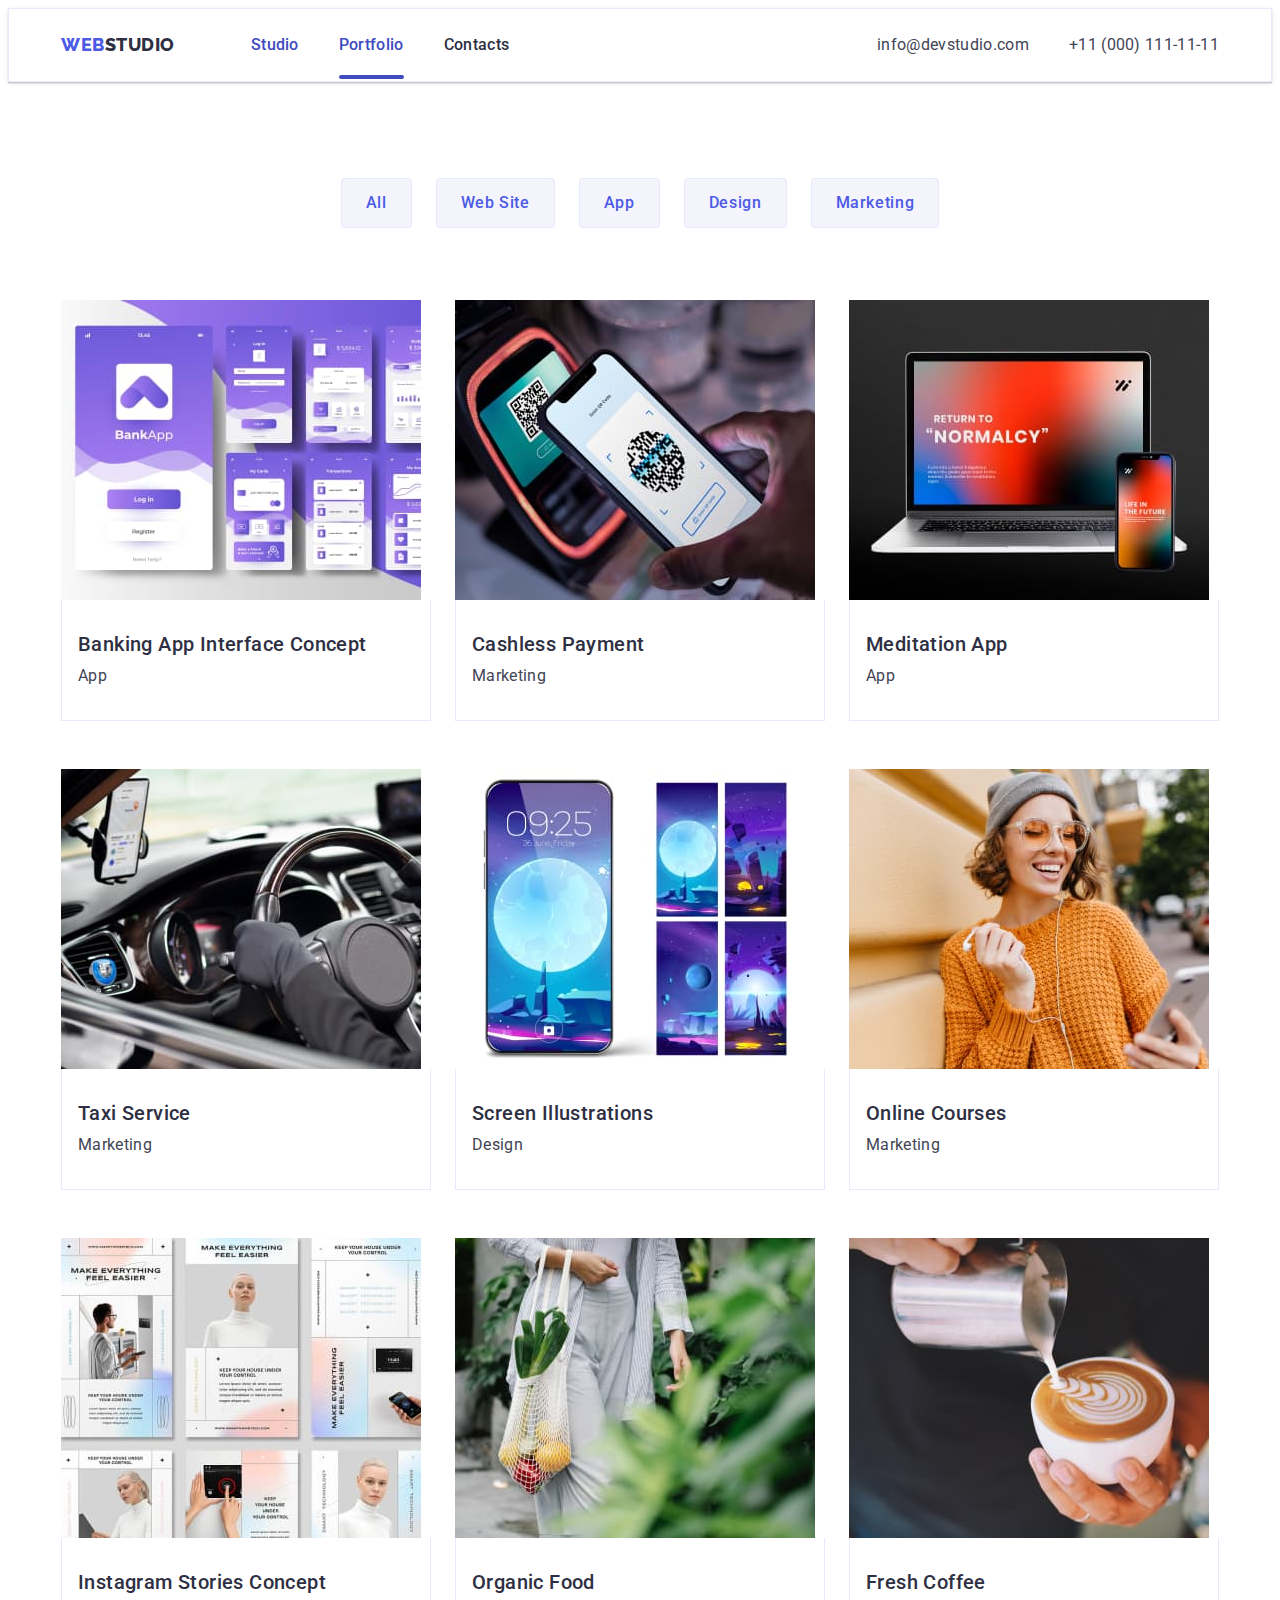
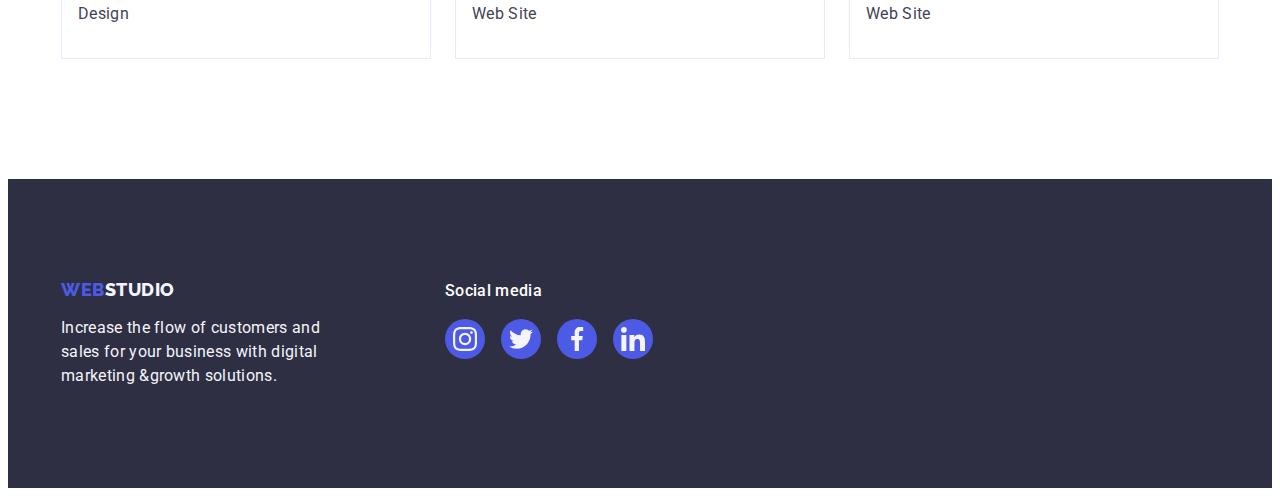
==== portfolio.html @ d216ffea "form in modal" ====
<!DOCTYPE html>
<html lang="en">

<head>
    <meta charset="UTF-8">
    <meta http-equiv="X-UA-Compatible" content="IE=edge">
    <meta name="viewport" content="width=device-width, initial-scale=1.0">
    <link rel="preconnect" href="https://fonts.googleapis.com">
    <link rel="preconnect" href="https://fonts.gstatic.com" crossorigin>
    <link
        href="https://fonts.googleapis.com/css2?family=Raleway:wght@800&family=Roboto:wght@400;500;700;900&display=swap"
        rel="stylesheet">
    <title>WEBSTUDIO</title>
    <link rel="stylesheet" href="https://cdnjs.cloudflare.com/ajax/libs/modern-normalize/2.0.0/modern-normalize.min.css"
        integrity="sha512-4xo8blKMVCiXpTaLzQSLSw3KFOVPWhm/TRtuPVc4WG6kUgjH6J03IBuG7JZPkcWMxJ5huwaBpOpnwYElP/m6wg=="
        crossorigin="anonymous" referrerpolicy="no-referrer" />
    <link rel="stylesheet" href="./css/styles.css">
</head>

<body>
    <header class="header">
        <div class="container header-container">
            <nav class="header-title">
                <a href="./index.html" class="header-logo link">Web<span class="span">Studio</span></a>
                <ul class="header-navigation list">
                    <li><a href="./index.html" class="first-link link">Studio</a></li>
                    <li><a href="./portfolio.html" class="second-link link active">Portfolio</a></li>
                    <li><a href="" class="header-navigation-item link">Contacts</a></li>
                </ul>
            </nav>

            <address class="header-adress">
                <ul class="header-adress-navigation list">
                    <li><a href=" mailto:info@devstudio.com" class="header-adress-item link">info@devstudio.com</a>
                    </li>
                    <li><a href="tel:+110001111111" class="header-adress-item link">+11 (000)
                            111-11-11</a></li>
                </ul>
            </address>
        </div>
    </header>

    <main>
        <section class="section-portfolio">
            <div class="container">
                <h1 class="visually-hidden">Product</h1>

                <ul class="section-list list">
                    <li><button type="button" class="button-list">All</button></li>
                    <li><button type="button" class="button-list">Web Site</button></li>
                    <li><button type="button" class="button-list">App</button></li>
                    <li><button type="button" class="button-list">Design</button></li>
                    <li><button type="button" class="button-list">Marketing</button></li>
                </ul>

                <ul class="section-product list">
                    <li class="product-item">
                        <a href="/" class="portfolio-link link">
                            <div class="portfolio-product">
                                <img src="./images/img8.jpg" alt="Banking App Interface Concept" class="img-product"
                                    width="360" height="300">
                                <p class="product-cover-text">14 Stylish and User-Friendly App Design Concepts ·
                                    Task
                                    Manager App · Calorie Tracker
                                    App · Exotic Fruit Ecommerce App ·
                                    Cloud Storage App</p>
                            </div>
                            <div class="product-container">
                                <h2 class="section-title">Banking App Interface Concept</h2>
                                <p class="section-text">App</p>
                            </div>
                        </a>
                    </li>
                    <li class="product-item">
                        <a href="/" class="portfolio-link link">
                            <div class="portfolio-product">
                                <img src="./images/img9.jpg" alt="Cashless Payment" class="img-product" width="360"
                                    height="300">
                                <p class="product-cover-text">14 Stylish and User-Friendly App Design Concepts ·
                                    Task
                                    Manager App · Calorie Tracker
                                    App · Exotic Fruit Ecommerce App ·
                                    Cloud Storage App</p>
                            </div>
                            <div class="product-container">
                                <h2 class="section-title">Cashless Payment</h2>
                                <p class="section-text">Marketing</p>
                            </div>
                        </a>
                    </li>
                    <li class="product-item">
                        <a href="/" class="portfolio-link link">
                            <div class="portfolio-product">
                                <img src="./images/img10.jpg" alt="Meditation App" class="img-product" width="360"
                                    height="300">
                                <p class="product-cover-text">14 Stylish and User-Friendly App Design Concepts ·
                                    Task
                                    Manager App · Calorie Tracker
                                    App · Exotic Fruit Ecommerce App ·
                                    Cloud Storage App</p>
                            </div>
                            <div class="product-container">
                                <h2 class="section-title">Meditation App</h2>
                                <p class="section-text">App</p>
                            </div>
                        </a>
                    </li>

                    <li class="product-item">
                        <a href="/" class="portfolio-link link">
                            <div class="portfolio-product">
                                <img src="./images/img11.jpg" alt="Taxi Service" class="img-product" width="360"
                                    height="300">
                                <p class="product-cover-text">14 Stylish and User-Friendly App Design Concepts ·
                                    Task
                                    Manager App · Calorie Tracker
                                    App · Exotic Fruit Ecommerce App ·
                                    Cloud Storage App</p>
                            </div>
                            <div class="product-container">
                                <h2 class="section-title">Taxi Service</h2>
                                <p class="section-text">Marketing</p>
                            </div>
                        </a>
                    </li>
                    <li class="product-item">
                        <a href="/" class="portfolio-link link">
                            <div class="portfolio-product">
                                <img src="./images/img12.jpg" alt="Screen Illustrations" class="img-product" width="360"
                                    height="300">
                                <p class="product-cover-text">14 Stylish and User-Friendly App Design Concepts ·
                                    Task
                                    Manager App · Calorie Tracker
                                    App · Exotic Fruit Ecommerce App ·
                                    Cloud Storage App</p>
                            </div>
                            <div class="product-container">
                                <h2 class="section-title">Screen Illustrations</h2>
                                <p class="section-text">Design</p>
                            </div>
                        </a>
                    </li>
                    <li class="product-item">
                        <a href="/" class="portfolio-link link">
                            <div class="portfolio-product">
                                <img src="./images/img13.jpg" alt="Online Courses" class="img-product" width="360"
                                    height="300">
                                <p class="product-cover-text">14 Stylish and User-Friendly App Design Concepts ·
                                    Task
                                    Manager App · Calorie Tracker
                                    App · Exotic Fruit Ecommerce App ·
                                    Cloud Storage App</p>
                            </div>
                            <div class="product-container">
                                <h2 class="section-title">Online Courses</h2>
                                <p class="section-text">Marketing</p>
                            </div>
                        </a>
                    </li>


                    <li class="product-item">
                        <a href="/" class="portfolio-link link">
                            <div class="portfolio-product">
                                <img src="./images/img14.jpg" alt="Instagram Stories Concept" class="img-product"
                                    width="360" height="300">
                                <p class="product-cover-text">14 Stylish and User-Friendly App Design Concepts ·
                                    Task
                                    Manager App · Calorie Tracker
                                    App · Exotic Fruit Ecommerce App ·
                                    Cloud Storage App</p>
                            </div>
                            <div class="product-container">
                                <h2 class="section-title">Instagram Stories Concept</h2>
                                <p class="section-text">Design</p>
                            </div>
                        </a>
                    </li>
                    <li class="product-item">
                        <a href="/" class="portfolio-link link">
                            <div class="portfolio-product">
                                <img src="./images/img15.jpg" alt="Organic Food" class="img-product" width="360"
                                    height="300">
                                <p class="product-cover-text">14 Stylish and User-Friendly App Design Concepts ·
                                    Task
                                    Manager App · Calorie Tracker
                                    App · Exotic Fruit Ecommerce App ·
                                    Cloud Storage App</p>
                            </div>
                            <div class="product-container">
                                <h2 class="section-title">Organic Food</h2>
                                <p class="section-text">Web Site</p>
                            </div>
                        </a>
                    </li>
                    <li class="product-item">
                        <a href="/" class="portfolio-link link">
                            <div class="portfolio-product">
                                <img src="./images/img16.jpg" alt="Fresh Coffee" class="img-product" width="360"
                                    height="300">
                                <p class="product-cover-text">14 Stylish and User-Friendly App Design Concepts ·
                                    Task
                                    Manager App · Calorie Tracker
                                    App · Exotic Fruit Ecommerce App ·
                                    Cloud Storage App</p>
                            </div>
                            <div class="product-container">
                                <h2 class="section-title">Fresh Coffee</h2>
                                <p class="section-text">Web Site</p>
                            </div>
                        </a>
                    </li>
                </ul>
            </div>
        </section>
    </main>

    <footer class="footer link">
        <div class="footer-container">
            <div class="footer-logo-tittle">
                <a href="./index.html" class="footer-logo link">Web<span class="span">Studio</span></a>
                <p class="footer-text">Increase the flow of customers and sales for your business with digital marketing
                    &growth solutions.</p>
            </div>
            <div class="footer-container-social">
                <p class="footer-social">Social media</p>
                <ul class="footer-social-list list">
                    <li class="social-item">
                        <a href="/" class="footer-social-link">
                            <svg class="main-text-icon" width="24" height="24">
                                <use href="./images/icons.svg#icon-instagram"></use>
                            </svg>
                        </a>
                    </li>
                    <li class="social-item">
                        <a href="/" class="footer-social-link">
                            <svg class="main-text-icon" width="24" height="24">
                                <use href="./images/icons.svg#icon-twitter"></use>
                            </svg>
                        </a>
                    </li>
                    <li class="social-item">
                        <a href="/" class="footer-social-link">
                            <svg class="main-text-icon" width="24" height="24">
                                <use href="./images/icons.svg#icon-facebook"></use>
                            </svg>
                        </a>
                    </li>
                    <li class="social-item">
                        <a href="/" class="footer-social-link">
                            <svg class="main-text-icon" width="24" height="24">
                                <use href="./images/icons.svg#icon-linkedin"></use>
                            </svg>
                        </a>
                    </li>
                </ul>
            </div>
        </div>
    </footer>
</body>

</html>
---- css/styles.css ----
:root {
    --background-color: #FFFFFF;
    --color: #4d5ae5;
    --color-two: #2E2F42;
    --color-portfolio:#434455;
    --color-three: #F4F4FD;
    --color-button: #E7E9FC;
    --color-customers: #8e8f99;
}

body {
    font-family:"Roboto",sans-serif;
    color: var(--color-portfolio);
    font-style: normal;
    background-color: var(--background-color);
    }

/*--------------HEADER------------*/
p, h1, h2, h3, h4, h5, h6 {
    margin-top: 0;
    margin-bottom: 0;
}

ul {
    margin-top: 0;
    margin-bottom: 0;
    padding-left: 0;
}

img {
    display: block;
}
.header {
    padding-top: 24px;
    padding-bottom: 24px;
    border: 1px solid #e7e9fc;
}
.container {
    max-width: 1158px;
    width: 100%;
    padding-left: 15px;
    padding-right: 15px;
    margin: 0 auto;
}

.header-navigation {
    display: flex;
    max-width: 261px;
    gap: 40px;
}

.header-adress-navigation {
    display: flex;
    gap: 40px;
}

.header-title {
    display: flex;
    align-items: center;
    margin-right: auto;
}
.header-container {
    display: flex;
}

.header-logo {
    font-family:"Raleway",sans-serif;
    font-style: normal;
    font-weight: 800;
    font-size: 18px;
    line-height: 1.17;
    color: var(--color);
    letter-spacing: 0.03em;
    text-transform: uppercase;
    list-style-type: none;
    margin-right: 76px;
}

.link {
text-decoration: none;
}

.span {
    color: var(--color-two);
}

.list {
    list-style: none;
}

.header {
    box-shadow: 0px 2px 1px rgba(46, 47, 66, 0.08), 0px 1px 1px rgba(46, 47, 66, 0.16), 0px 1px 6px rgba(46, 47, 66, 0.08);
}

.header-navigation-item {
    color: var(--color-two);
    font-weight: 500;
    font-size: 16px;
    line-height: 1.5;
    letter-spacing: 0.02em;
    padding: 24px 0;
    transition: color 250ms cubic-bezier(0.4, 0, 0.2, 1);
}

.second-link {
    color: var(--color-two);
    font-weight: 500;
    font-size: 16px;
    line-height: 1.5;
    letter-spacing: 0.02em;
    padding: 24px 0;
    transition: color 250ms cubic-bezier(0.4, 0, 0.2, 1);
}


.first-link{
    font-weight: 500;
    font-size: 16px;
    line-height: 1.5;
    letter-spacing: 0.02em;
    padding: 24px 0;
    color: #404BBF;
    transition: color 250ms cubic-bezier(0.4, 0, 0.2, 1);
}


.header-navigation-item:hover,
.header-navigation-item:focus {
    color: #404BBF;
}


.active {
    position: relative;
    color: #404bbf;
}
.active::after{
content: '';
position: absolute;
left: 0;
bottom: -1px;
width: 100%;
height: 4px;
background: #404BBF;
border-radius: 2px;
transition: color 250ms cubic-bezier(0.4, 0, 0.2, 1);
}

address{
    font-style: normal;
}

.header-adress-item {
    font-size: 16px;
    line-height: 1.5;
    letter-spacing: 0.02em;
    color: var(--color-portfolio);
    font-style: normal;
    padding: 24px 0;
    transition: color 250ms cubic-bezier(0.4, 0, 0.2, 1);
}

.header-adress-item:hover,
.header-adress-item:focus {
    color: #404BBF;
}

/*-----------MAIN------------------*/

.section-main {
    padding-top: 188px;
    padding-bottom: 188px;
    background-color: var(--color-two);
    background-image: linear-gradient(to bottom, rgba(46, 47, 66, 0.7), rgba(46, 47, 66, 0.7)), url(../images/header.jpg);
    background-repeat: no-repeat;
    background-position: center;
    background-size: cover;
    max-width: 1440px;
    height: 600px;
    margin: 0 auto;
}

.main {
    font-weight: 700;
    font-size: 56px;
    line-height: 1.07;
    text-align: center;
    letter-spacing: 0.02em;
    color: var(--background-color);
    margin: 0 auto;
    margin-bottom: 48px;
    max-width: 496px;
}


.main-item {
background-color: #FFFFFF;
width: calc((100% - 72px) / 4);
border-radius: 0px 0px 4px 4px;
box-shadow: 0px 1px 6px rgba(46, 47, 66, 0.08), 0px 1px 1px rgba(46, 47, 66, 0.16), 0px 2px 1px rgba(46, 47, 66, 0.08);
width: 264px;
}


.our-product {
width: calc((100% - 48px) / 3);
}
.main-button {
    font-family: "Roboto", sans-serif;
    font-style: normal;
    font-weight: 500;
    font-size: 16px;
    line-height:1.5;    
    color: var(--background-color);
    background-color: #4D5AE5;
    letter-spacing: 0.04em;
    cursor: pointer;
    display: block;
    min-width: 169px;
    height: 56px;
    border: none;
    border-radius: 4px;
    margin: 0 auto;
    transition: background-color 250ms cubic-bezier(0.4, 0, 0.2, 1);
}

.main-button:focus,
.main-button:hover {
    background-color: #404BBF;
}


.main-title {
    font-weight: 500;
    font-size: 20px;
    line-height: 1.2;
    letter-spacing: 0.02em;
    color: var(--color-two);
    margin-bottom: 8px;
    min-width: 264px;

}

.section {
    padding-top: 120px;
    padding-bottom: 120px;
    }


.visually-hidden {
    position: absolute;
    width: 1px;
    height: 1px;
    margin: -1px;
    border: 0;
    padding: 0;

    white-space: nowrap;
    clip-path: inset(100%);
    clip: rect(0 0 0 0);
    overflow: hidden;
}


.container-hero {
    display: flex;
    align-items: center;
    justify-content: center;
    width: 264px;
    height: 112px;
    background: #F4F4FD;
    border-radius: 4px;
    margin-bottom: 8px;
    left: 0px;
    top: 0px;
}



.main-one {
    display: flex;
    gap: 24px;
}

.main-text {
    font-size: 16px;
    line-height: 1.5;
    letter-spacing: 0.02em;
    color: var(--color-portfolio);
}


.social-link {
width: 100%;
height: 100%;
background-color: var(--color);
border-radius: 50%;
display: flex;
align-items: center;
justify-content: center;
transition: background-color 250ms cubic-bezier(0.4, 0, 0.2, 1);
}

.social-link:hover, 
.social-link:focus {
background-color: #404bbf;
}
 
.main-text-icon {
    /* width: 16px;
    height: 16px; */
    margin: auto;
    fill: var(--color-three);
}

.main-product {
    font-size: 36px;
    line-height: 1.11;
    text-align: center;
    letter-spacing: 0.02em;
    color: var(--color-two);
    text-transform: capitalize;
    margin-bottom: 72px;
}

.section-two {
    padding-bottom: 120px;
}

.section-three {
    background-color: #F4F4FD;
    padding: 120px 0;
    box-shadow: 0px 1px 6px rgba(46, 47, 66, 0.08), 0px 1px 1px rgba(46, 47, 66, 0.16), 0px 2px 1px rgba(46, 47, 66, 0.08);
}
.team { 
    font-size: 36px;
    line-height: 1.11;
    text-align: center;
    letter-spacing: 0.02em;
    text-transform: capitalize;
    color: var(--color-two);
    margin-bottom: 72px;
}

.position {
    padding: 32px 0;
    /* width: 232px;
    height: 104px; */
}
.team-img-one {
    background-color: #FFFFFF;
}

.team-person {
    font-weight: 500;
    font-size: 20px;
    line-height: 1.2;
    letter-spacing: 0.02em;
    color: var(--color-two);
    text-align: center;
    margin-bottom: 8px;
}

.main-text-position {
    font-size: 16px;
    line-height: 1.5;
    letter-spacing: 0.02em;
    color: var(--color-portfolio);
    text-align: center;
    margin-bottom: 8px;
}

.customers {
    font-weight: 700;
    font-size: 36px;
    line-height: 1.11;
    text-align: center;
    letter-spacing: 0.02em;
    text-transform: capitalize;
    color: var(--color-two);
    margin-bottom: 72px;
}
.customers-list {
    display: flex;
    flex-direction: row;
    align-items: flex-start;
    padding: 0px;
    gap: 24px;
}

.customers-item {
    width: calc((100% - 120px) / 6);
    height: 88px;
}

.customers-link {
    width: 100%;
    height: 100%;
    width: 168px;
    height: 88px;
    border: 1px solid #8e8f99;
    border-radius: 4px;
    display: flex;
    align-items: center;
    justify-content: center;
    color: var(--color-customers);
    transition: border-color 250ms cubic-bezier(0.4, 0, 0.2, 1), color 250ms cubic-bezier(0.4, 0, 0.2, 1);
}

.customers-link:hover,
.customers-link:focus {
    border-color: #404bbf;
    color: #404bbf;
}

.customers-img {
    fill: currentColor;
    width: 104px;
    height: 56px;
}
/*------------FOOTER---------*/
.footer {
background: var(--color-two);
padding: 100px 0;
}

.footer-container {
    max-width: 1158px;
    width: 100%;
    padding-left: 15px;
    padding-right: 15px;
    margin: 0 auto;
    display: flex;
    align-items: baseline;
}

.footer-logo-tittle {
    margin-right: 120px;

}

.footer-logo {
    font-family: 'Raleway', sans-serif;;
    font-style: normal;
    font-weight: 800;
    font-size: 18px;
    line-height: 1.17;
    letter-spacing: 0.03em;
    text-transform: uppercase;
    color: var(--color);
    background-color: var(var(--color-two));
    display: inline-block;
    margin-bottom: 16px;
}

.footer-logo span {
    color: #f4f4fd;
}

.footer-text {
    font-size: 16px;
    line-height: 1.5;
    color: var(--color-three);
    letter-spacing: 0.02em;
    max-width: 264px;
}
.footer-social {
    font-weight: 500;
    font-size: 16px;
    line-height: 1.5;
    letter-spacing: 0.02em;
    color: var(--background-color);
    margin-bottom: 16px;
}

.footer-social-list {
    display: flex;
    gap: 16px;
}

.social-list {
    display: flex;
    justify-content: center;
    gap: 24px;
}

.footer-social-link {
    width: 100%;
    height: 100%;
    background-color: var(--color);
    border-radius: 50%;
    display: flex;
    align-items: center;
    justify-content: center;
    transition: background-color 250ms cubic-bezier(0.4, 0, 0.2, 1);
}

.footer-social-link:hover,
.footer-social-link:focus {
    background-color: #31d0aa;
}
.social-item {
width: 40px;
height: 40px;
transition: background-color 250ms cubic-bezier(0.4, 0, 0.2, 1);
}

.footer-social-item {
    width: 40px;
    height: 40px;
}
.footer-icons {
    width: 40px;
    height: 40px;
    background: #4D5AE5;
    fill: var(--background-color);
    left: 20%;
    right: 20%;
    top: 20%;
    bottom: 20%;
    padding: 8px;
    border-radius: 50%;
}

/*-----------PORTFOLIO---------*/
.section-portfolio {
    padding-top: 96px;
    padding-bottom: 120px;
}

.button-list {
    font-family: "Roboto", sans-serif;
    font-style: normal;
    font-weight: 500;
    font-size: 16px;
    line-height: 1.5;
    letter-spacing: 0.04em;
    color: var(--color);
    background-color: var(--color-three);
    cursor: pointer;
    padding: 12px 24px;
    border: 1px solid var(--color-button);
    border-radius: 4px;
    transition: color 250ms cubic-bezier(0.4, 0, 0.2, 1),
        background-color 250ms cubic-bezier(0.4, 0, 0.2, 1),
        border-color 250ms cubic-bezier(0.4, 0, 0.2, 1),
        box-shadow 250ms cubic-bezier(0.4, 0, 0.2, 1);
}

.second-link:hover,
.second-link:focus {
    color: #404BBF;
}

.portfolio-link {
    display: block;
    transition: box-shadow 250ms cubic-bezier(0.4, 0, 0.2, 1);
}

.portfolio-link:hover,
.portfolio-link:focus {
    box-shadow: 0px 1px 6px rgba(46, 47, 66, 0.08), 0px 1px 1px rgba(46, 47, 66, 0.16), 0px 2px 1px rgba(46, 47, 66, 0.08);
}

.portfolio-link:hover p,
.portfolio-link:focus p{
transform: translateY(0%);}

.section-list {
    list-style-type: none;
    display: flex;
    justify-content: center;
    gap: 24px;
    margin-bottom: 72px;
}

.button-list:hover {
    color: #FFFFFF;
    background-color: #404BBF;
    border: 1px solid transparent;
    box-shadow: 0px 3px 1px rgba(0, 0, 0, 0.1), 0px 2px 1px rgba(0, 0, 0, 0.08), 0px 2px 2px rgba(0, 0, 0, 0.12);
}

.button-list:focus {
    color: #FFFFFF;
    background-color: #404BBF;
    border: 1px solid transparent;
    box-shadow: 0px 3px 1px rgba(0, 0, 0, 0.1), 0px 2px 1px rgba(0, 0, 0, 0.08), 0px 2px 2px rgba(0, 0, 0, 0.12);
}
.section-title {
    font-weight: 500;
    font-size: 20px;
    line-height: 1.2;
    letter-spacing: 0.02em;
    color: var(--color-two);
    margin-bottom: 8px;
}

.section-text {
    font-size: 16px;
    line-height: 1.5;
    letter-spacing: 0.02em;
    color: var(--color-portfolio);
}

.section-text:focus,
.section-text:hover {
    transform: translateY(0%);
}
.section-product {
    display: flex;
    flex-wrap: wrap;
    column-gap: 24px;
    row-gap: 48px;
    
}

.product-item {
    width: calc((100% - 48px) / 3);
}
    
.product-item:hover {
    box-shadow: 0px 1px 6px rgba(46, 47, 66, 0.08), 0px 1px 1px rgba(46, 47, 66, 0.16), 0px 2px 1px rgba(46, 47, 66, 0.08);
    transition: var(--transition);
}
.portfolio-product {
    position: relative;
    overflow: hidden;
}

.product-container {
    padding: 32px 16px;
    border: 1px solid var(--color-button);
    border-top: none;  
}


.product-cover-text {
    font-weight: 400;
    font-size: 16px;
    line-height: 1.5;
    letter-spacing: 0.02em;
     color: var(--color-three);
    position: absolute;
    top: 0;
    padding: 40px 32px;
    background-color: #4d5ae5;
    height: 100%;
    width: 100%;
    transform: translateY(100%);
    transition: transform 250ms cubic-bezier(0.4, 0, 0.2, 1);
}
/*------------------MODAL----------------*/
.backdrop {
    position: fixed;
    top: 0;
    width: 100%;
    height: 100%;
    background-color: rgba(46, 47, 66, 0.4);
    transition: opacity 250ms cubic-bezier(0.4, 0, 0.2, 1),
        visibility 250ms cubic-bezier(0.4, 0, 0.2, 1);
}

.modal {
    width: 408px;
    min-height: 584px;
    background: #FCFCFC;
    border-radius: 4px;
    position: absolute;
    top: 50%;
    left: 50%;
    transform: translate(-50%, -50%) scale(1);
    box-shadow: 0px 1px 1px rgba(0, 0, 0, 0.14), 0px 1px 3px rgba(0, 0, 0, 0.12), 0px 2px 1px rgba(0, 0, 0, 0.2);
    transition: transform 250ms cubic-bezier(0.4, 0, 0.2, 1);
}

.modal-button {
    width: 24px;
    height: 24px;
    right: 24px;
    top: 24px;
   position: absolute;
   cursor: pointer;
    border-radius: 50%;
    display: flex;
    align-items: center;
    justify-content: center;
    background-color: #e7e9fc;
    border: 1px solid rgba(0, 0, 0, 0.1);
    padding: 0;
    transition: background-color 250ms cubic-bezier(0.4, 0, 0.2, 1), border 250ms cubic-bezier(0.4, 0, 0.2, 1);
}

.modal-button:hover,
.modal-button:focus {
    background-color: #404bbf;
    border: none;
    fill: #ffffff;
}


.is-hidden {
    visibility: hidden;
    opacity: 0;
    pointer-events: none;
}

.backdrop.is-hidden .modal {
    transform: translate(-50%, -50%) scale(0);
}

.button-close {
    transition: fill 250ms cubic-bezier(0.4, 0, 0.2, 1);
}

.text-order{
    display: flex;
    width: 360px;
    margin: 24px 24px 16px 24px;
}
form{
margin: 64px 24px 136px 24px;
}
input {
    display: flex;
    width: 360px;
    height: 58px;
  margin-bottom: 8px;
}
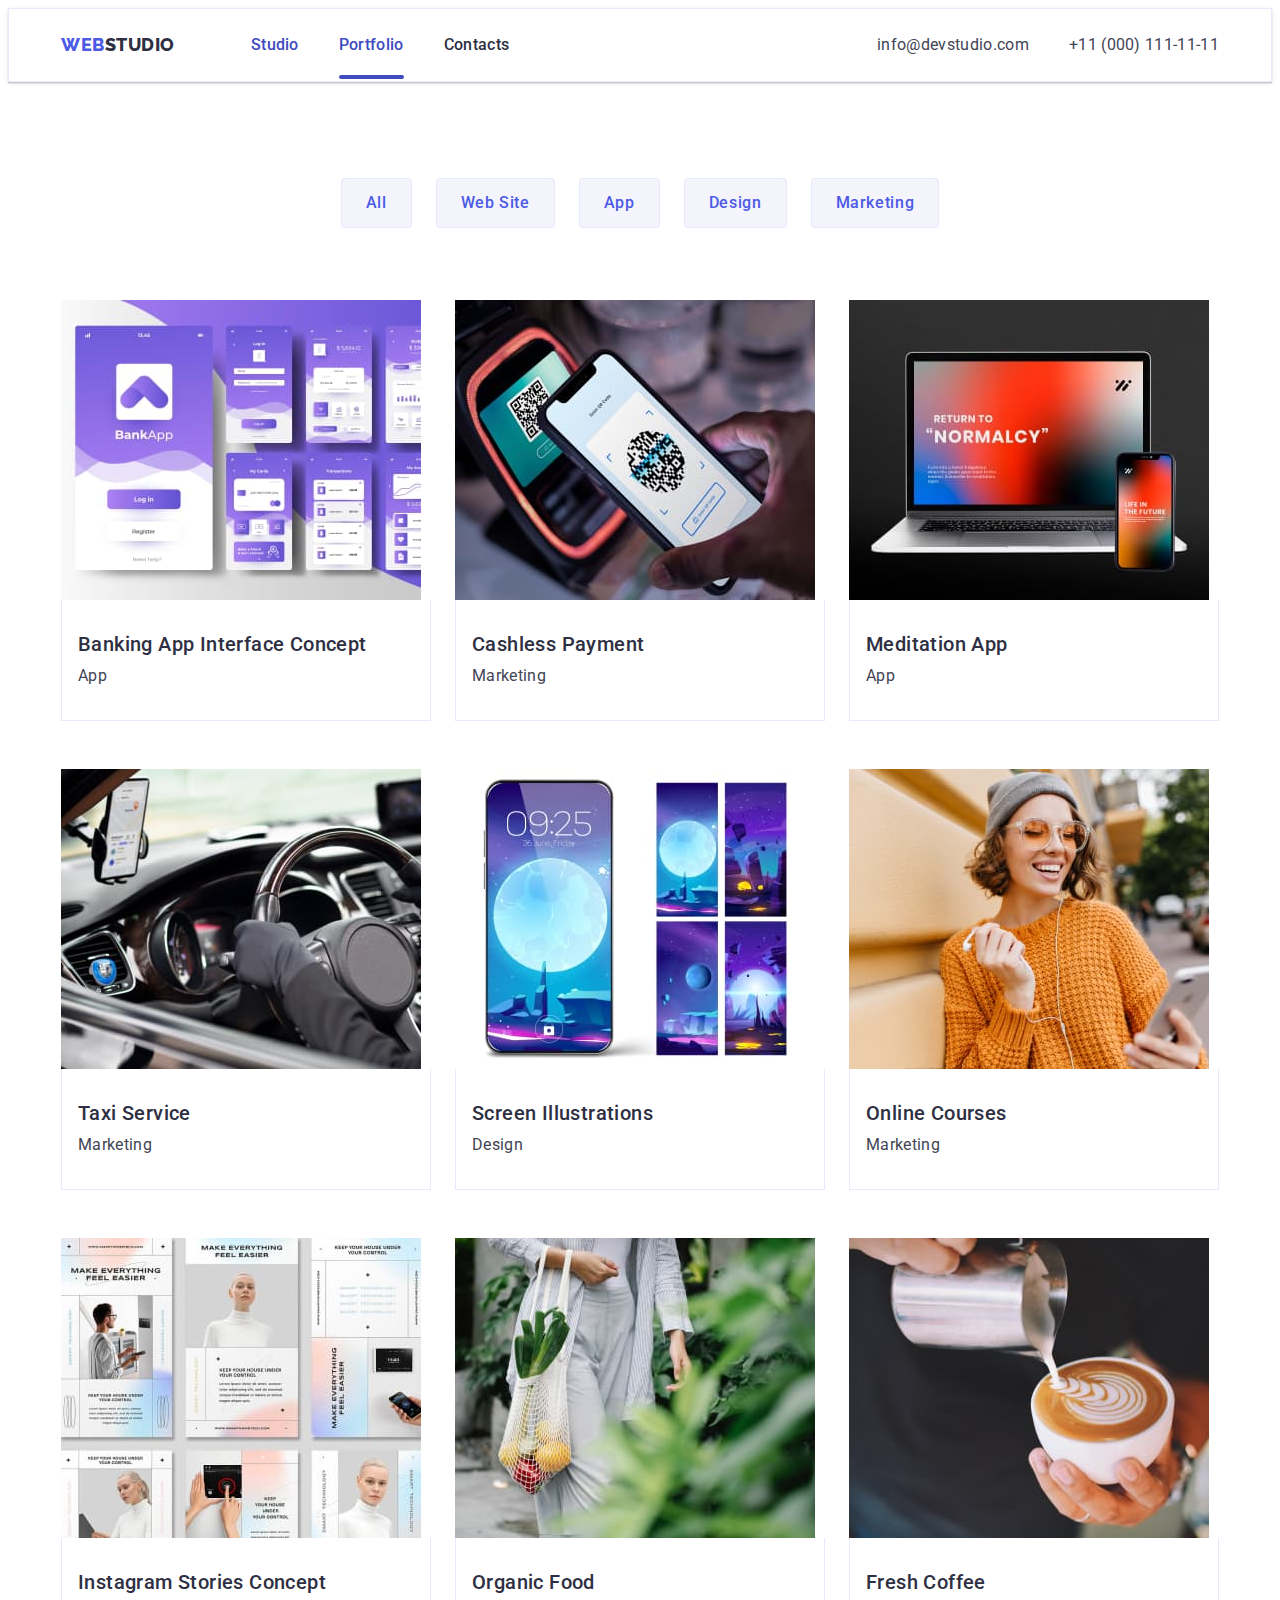
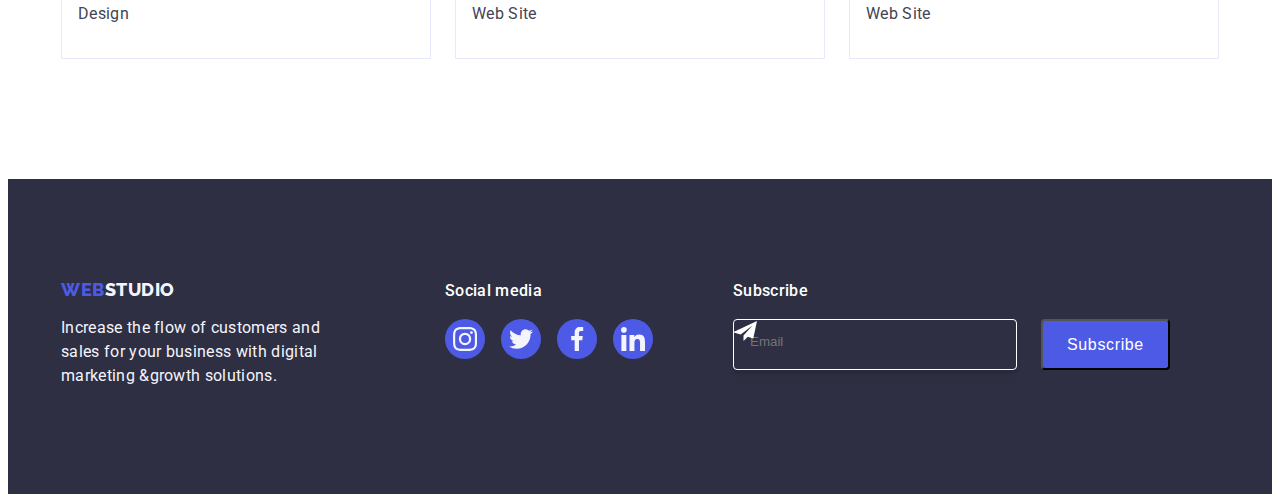
==== commit 5f251eed: "footer-form" ====
--- a/portfolio.html
+++ b/portfolio.html
@@ -255,6 +255,20 @@
                     </li>
                 </ul>
             </div>
+
+            <div class="footer-container-field">
+                <p class="footer-container-title">Subscribe</p>
+                <form class="footer-container-form">
+                    <label class="footer-container-label">
+                        <input type="email" name="footer-user-email" class="footer-container-input"
+                            placeholder="Email" />
+                    </label>
+                    <button type="submit" class="footer-container-button">Subscribe</button>
+                    <svg class="footer-container-icon" width="24" height="24">
+                        <use href="./images/icons.svg#icon-telega"></use>
+                    </svg>
+                </form>
+            </div>
         </div>
     </footer>
 </body>
--- a/css/styles.css
+++ b/css/styles.css
@@ -419,6 +419,8 @@
     height: 56px;
 }
 /*------------FOOTER---------*/
+
+/* ----------FOOTER LOGO----- */
 .footer {
 background: var(--color-two);
 padding: 100px 0;
@@ -464,6 +466,8 @@
     letter-spacing: 0.02em;
     max-width: 264px;
 }
+
+/* --------FOOTER SOCIAL------ */
 .footer-social {
     font-weight: 500;
     font-size: 16px;
@@ -521,6 +525,66 @@
     padding: 8px;
     border-radius: 50%;
 }
+/* --------FOOTER FORM------ */
+
+.footer-container-field {
+    margin-left: 80px;
+}
+
+.footer-container-title {
+    color: var(--background-color);
+    font-size: 16px;
+    font-weight: 500;
+    line-height: 1.5;
+    letter-spacing: 0.32px;
+}
+
+.footer-container-form {
+    display: flex;
+    margin-top: 16px;
+    margin-left: 0;
+    gap: 24px;
+}
+
+.footer-container-label {
+    
+}
+
+.footer-container-input {
+    width: 264px;
+    height: 40px;
+    border-radius: 4px;
+    border: 1px solid var(--background-color);
+    box-shadow: 0px 4px 4px 0px rgba(0, 0, 0, 0.15);
+    padding-left: 16px;
+    padding-bottom: 8px;
+    background-color: #2E2F42;
+
+    
+}
+
+.footer-container-button {
+    display: flex;
+    padding: 8px 24px;
+    justify-content: center;
+    align-items: center;
+    gap: 16px;
+    border-radius: 4px;
+    background:#4D5AE5;
+
+    color: #FFF;
+    text-align: center;
+    font-size: 16px;
+    line-height: 1.5;
+    letter-spacing: 0.64px;
+
+    position: relative;
+}
+
+.footer-container-icon {
+fill: var(--background-color);
+position: absolute;
+}
 
 /*-----------PORTFOLIO---------*/
 .section-portfolio {
@@ -542,9 +606,9 @@
     border: 1px solid var(--color-button);
     border-radius: 4px;
     transition: color 250ms cubic-bezier(0.4, 0, 0.2, 1),
-        background-color 250ms cubic-bezier(0.4, 0, 0.2, 1),
-        border-color 250ms cubic-bezier(0.4, 0, 0.2, 1),
-        box-shadow 250ms cubic-bezier(0.4, 0, 0.2, 1);
+    background-color 250ms cubic-bezier(0.4, 0, 0.2, 1),
+    border-color 250ms cubic-bezier(0.4, 0, 0.2, 1),
+     box-shadow 250ms cubic-bezier(0.4, 0, 0.2, 1);
 }
 
 .second-link:hover,
@@ -674,7 +738,7 @@
     transition: transform 250ms cubic-bezier(0.4, 0, 0.2, 1);
 }
 
-.modal-button {
+.modal-button-close {
     width: 24px;
     height: 24px;
     right: 24px;
@@ -691,8 +755,8 @@
     transition: background-color 250ms cubic-bezier(0.4, 0, 0.2, 1), border 250ms cubic-bezier(0.4, 0, 0.2, 1);
 }
 
-.modal-button:hover,
-.modal-button:focus {
+.modal-button-close:hover,
+.modal-button-close:focus {
     background-color: #404bbf;
     border: none;
     fill: #ffffff;
@@ -712,18 +776,129 @@
 .button-close {
     transition: fill 250ms cubic-bezier(0.4, 0, 0.2, 1);
 }
-
-.text-order{
-    display: flex;
+/* ----------MODAL FORM---------- */
+.modal-form-strong{
+    display: flex;
+    flex-direction: column;
+    text-align: center;
     width: 360px;
-    margin: 24px 24px 16px 24px;
+    height: 24px;
+    margin-bottom: 16px;
+    font-family: Roboto;
+    font-size: 16px;
+    font-style: normal;
+    font-weight: 500;
+    line-height: 1.5;
+    letter-spacing: 0.32px;
+    color: #2E2F42;
 }
 form{
-margin: 64px 24px 136px 24px;
-}
-input {
-    display: flex;
-    width: 360px;
-    height: 58px;
-  margin-bottom: 8px;
+margin: 64px 24px 24px 24px;
+}
+
+.modal-form-field {
+    position: relative;
+    display: block;
+    margin-bottom: 8px;
+
+}
+
+.modal-form-title{
+    display: block;
+    margin-bottom: 4px;
+    font-size: 12px;
+    font-weight: 400;
+    line-height: 1.16;
+    letter-spacing: 0.48px;
+    color: #8E8F99;
+}
+.modal-form-input {
+    display: flex;
+    padding: 11px 38px;
+    height: 40px;
+    width: 100%;
+    outline: transparent;
+    border-radius: 4px;
+    border: 1px solid rgba(46, 47, 66, 0.40);
+}
+
+.modal-form-input:focus {
+    border: 1px solid #4D5AE5;
+}
+
+.modal-form-icon {
+    fill: #2E2F42;
+    position: absolute;
+    bottom:8px;
+    left: 16px;
+}
+
+.modal-form-input:focus+ .modal-form-icon {
+    fill: #4D5AE5;
+}
+
+.modal-form-comment {
+    width: 100%;
+    height: 120px;
+    margin-bottom: 16px;
+    padding: 8px 16px;
+    resize: none;
+    font-size: 12px;
+    letter-spacing: 0.48px;
+    outline: transparent;
+    border-radius: 4px;
+    border: 1px solid rgba(46, 47, 66, 0.40);    
+    color: rgba(46, 47, 66, 0.40);
+}
+
+.modal-form-comment:focus {
+    border: 1px solid #4D5AE5;
+}
+
+.modal-form-comment::placeholder {
+color: currentColor;   
+}
+
+.modal-form-agreement {
+display: flex;
+align-items: center;
+margin-bottom: 24px;
+gap: 8px;
+}
+
+
+.modal-form-custom-checkbox {
+    display: flex;
+    align-items: center;
+    justify-content: center;
+    width: 16px;
+    height: 16px;
+    border-radius: 2px;
+    border: 1px solid rgba(46, 47, 66, 0.40);
+    transition: color 250ms cubic-bezier(0.4, 0, 0.2, 1);
+}
+
+.modal-form-checkbox:checked + .modal-form-custom-checkbox{
+border-color: #404BBF;
+background-color: #404BBF;
+}
+.modal-form-checkbox-icon {
+    opacity: 0;
+}
+
+.modal-form-checkbox:checked + .modal-form-custom-checkbox > .modal-form-checkbox-icon{
+    opacity: 1;
+}
+
+.modal-form-text {
+    color: #8E8F99;
+    font-size: 12px;
+    line-height: 1.16;
+    letter-spacing: 0.48px;
+    user-select: none;
+}
+
+.modal-form-link {
+    color: #4D5AE5;
+    text-decoration: underline;
 }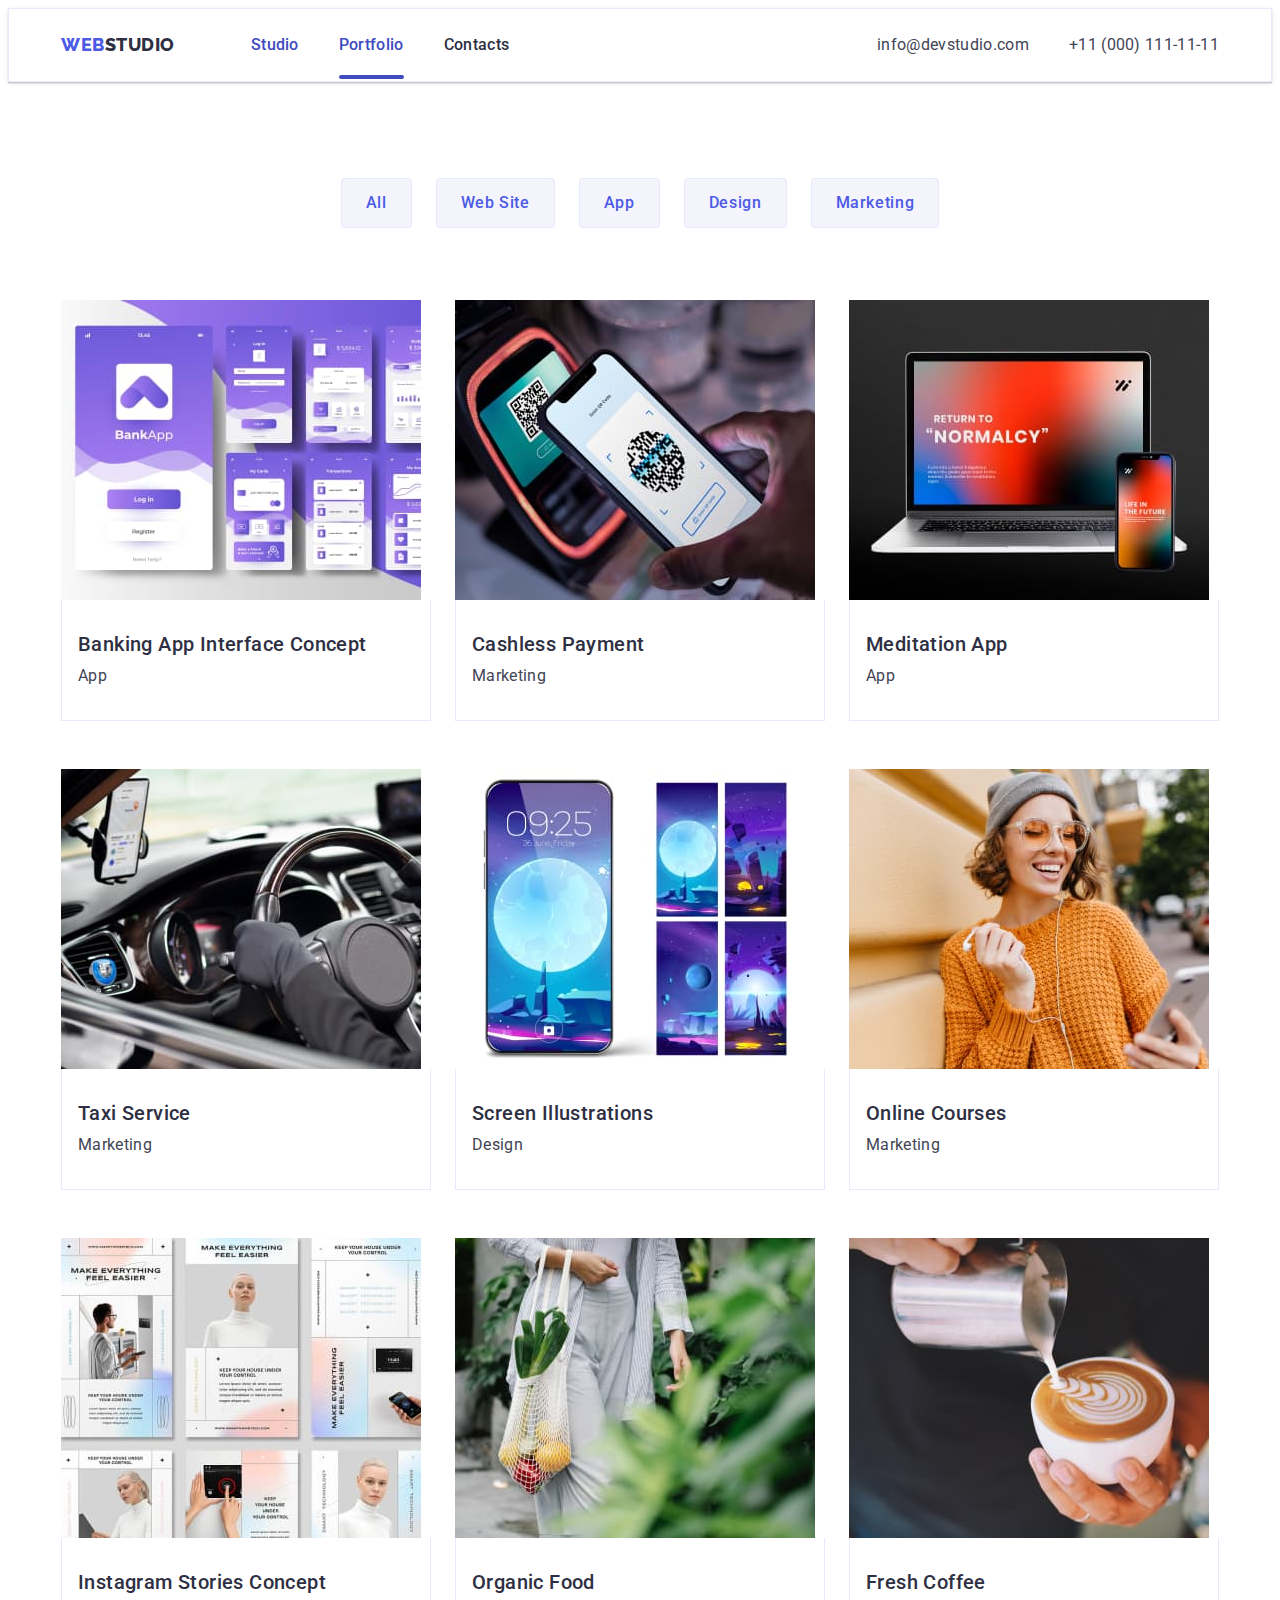
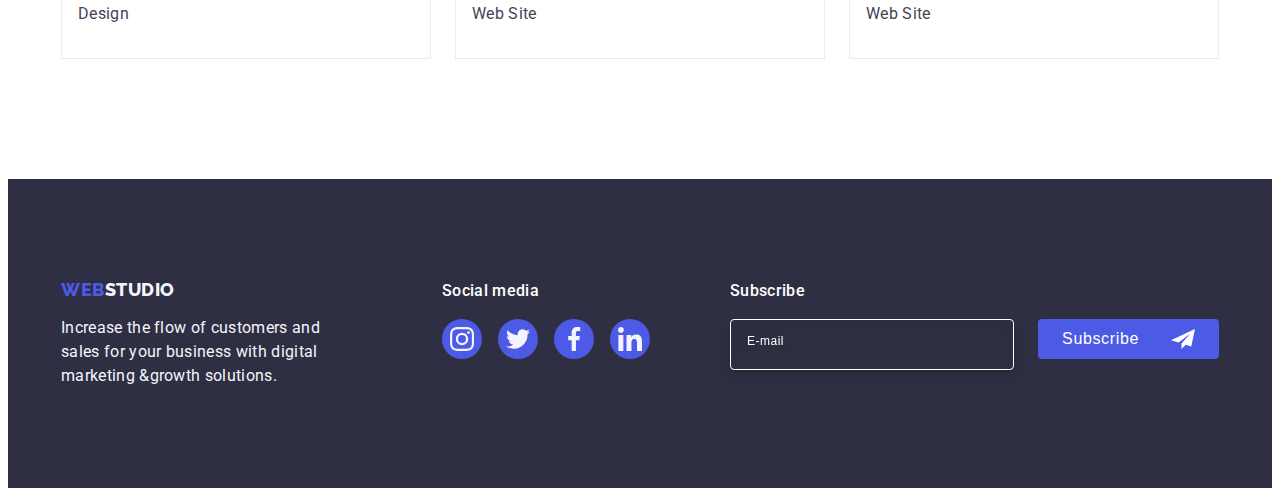
==== commit 5f9c3146: "new modal" ====
--- a/portfolio.html
+++ b/portfolio.html
@@ -261,12 +261,13 @@
                 <form class="footer-container-form">
                     <label class="footer-container-label">
                         <input type="email" name="footer-user-email" class="footer-container-input"
-                            placeholder="Email" />
+                            placeholder="E-mail" />
                     </label>
-                    <button type="submit" class="footer-container-button">Subscribe</button>
-                    <svg class="footer-container-icon" width="24" height="24">
-                        <use href="./images/icons.svg#icon-telega"></use>
-                    </svg>
+                    <button type="submit" class="footer-container-button">Subscribe
+                        <svg class="footer-container-icon" width="24" height="24">
+                            <use href="./images/icons.svg#icon-telega"></use>
+                        </svg>
+                    </button>
                 </form>
             </div>
         </div>
--- a/css/styles.css
+++ b/css/styles.css
@@ -6,6 +6,7 @@
     --color-three: #F4F4FD;
     --color-button: #E7E9FC;
     --color-customers: #8e8f99;
+    --color-modal: #404bbf;
 }
 
 body {
@@ -537,12 +538,13 @@
     font-weight: 500;
     line-height: 1.5;
     letter-spacing: 0.32px;
+    margin-bottom: 16px;
 }
 
 .footer-container-form {
     display: flex;
-    margin-top: 16px;
-    margin-left: 0;
+    /* margin-top: 16px;
+    margin-left: 0; */
     gap: 24px;
 }
 
@@ -555,14 +557,20 @@
     height: 40px;
     border-radius: 4px;
     border: 1px solid var(--background-color);
+    background-color: transparent;
+    font-size: 12px;
+    line-height: 1.5;
+    letter-spacing: 0.04em;
     box-shadow: 0px 4px 4px 0px rgba(0, 0, 0, 0.15);
     padding-left: 16px;
     padding-bottom: 8px;
-    background-color: #2E2F42;
-
-    
-}
-
+    color: #ffffff;
+    filter: drop-shadow(0px 4px 4px rgba(0, 0, 0, 0.15));
+}
+
+::placeholder {
+    color: #ffffff;
+}
 .footer-container-button {
     display: flex;
     padding: 8px 24px;
@@ -571,6 +579,11 @@
     gap: 16px;
     border-radius: 4px;
     background:#4D5AE5;
+    min-width: 165px;
+    height: 40px;
+    font-weight: 500;
+    cursor: pointer;
+    border: none;
 
     color: #FFF;
     text-align: center;
@@ -578,12 +591,13 @@
     line-height: 1.5;
     letter-spacing: 0.64px;
 
-    position: relative;
+    /* position: relative; */
 }
 
 .footer-container-icon {
+    margin-left: 16px;
 fill: var(--background-color);
-position: absolute;
+/* position: absolute; */
 }
 
 /*-----------PORTFOLIO---------*/
@@ -777,128 +791,142 @@
     transition: fill 250ms cubic-bezier(0.4, 0, 0.2, 1);
 }
 /* ----------MODAL FORM---------- */
-.modal-form-strong{
-    display: flex;
-    flex-direction: column;
+.container-modal {
+    padding: 72px 24px 24px 24px;
+}
+.modal-form-par{
     text-align: center;
-    width: 360px;
-    height: 24px;
     margin-bottom: 16px;
-    font-family: Roboto;
-    font-size: 16px;
-    font-style: normal;
-    font-weight: 500;
-    line-height: 1.5;
-    letter-spacing: 0.32px;
-    color: #2E2F42;
-}
-form{
-margin: 64px 24px 24px 24px;
-}
-
+    font-size: 16px;
+    font-weight: 500;
+    line-height: 1.5;
+    letter-spacing: 0.02em;
+    color: var(--color-two);
+}
+.modal-form{
+
+}
+
+.container-modal-form {
+    margin-bottom: 8px;
+}
 .modal-form-field {
-    position: relative;
     display: block;
-    margin-bottom: 8px;
-
-}
-
-.modal-form-title{
-    display: block;
+    font-size: 12px;
+    line-height: 1.17;
+    letter-spacing: 0.04em;
+    color: var(--color-customers);
     margin-bottom: 4px;
-    font-size: 12px;
-    font-weight: 400;
-    line-height: 1.16;
-    letter-spacing: 0.48px;
-    color: #8E8F99;
-}
+}
+
+.container-modal-input{
+position: relative;
+}
+
 .modal-form-input {
     display: flex;
-    padding: 11px 38px;
+    padding-left: 38px;
     height: 40px;
     width: 100%;
     outline: transparent;
     border-radius: 4px;
     border: 1px solid rgba(46, 47, 66, 0.40);
+    background-color: transparent;
+    transition: border-color 250ms cubic-bezier(0.4, 0, 0.2, 1);
 }
 
 .modal-form-input:focus {
-    border: 1px solid #4D5AE5;
+    border-color: #4D5AE5;
 }
 
 .modal-form-icon {
-    fill: #2E2F42;
     position: absolute;
-    bottom:8px;
     left: 16px;
+    top:50%;
+    transform: translateY(-50%);
+    transition: fill 250ms cubic-bezier(0.4, 0, 0.2, 1);
 }
 
 .modal-form-input:focus+ .modal-form-icon {
     fill: #4D5AE5;
 }
 
+.container-modal-comment {
+    margin-bottom: 16px;
+}
 .modal-form-comment {
     width: 100%;
     height: 120px;
-    margin-bottom: 16px;
+    font-size: 12px;
+    line-height: 1.17;
+    letter-spacing: 0.04em;
+    color: rgba(46, 47, 66, 0.40);
+    border: 1px solid rgba(46, 47, 66, 0.40);
+    border-radius: 4px;
+    background-color: transparent;
     padding: 8px 16px;
+    outline: transparent;
     resize: none;
-    font-size: 12px;
-    letter-spacing: 0.48px;
-    outline: transparent;
-    border-radius: 4px;
-    border: 1px solid rgba(46, 47, 66, 0.40);    
-    color: rgba(46, 47, 66, 0.40);
+    transition: border-color 250ms cubic-bezier(0.4, 0, 0.2, 1);
 }
 
 .modal-form-comment:focus {
-    border: 1px solid #4D5AE5;
+    border-color: #4D5AE5;
 }
 
 .modal-form-comment::placeholder {
 color: currentColor;   
 }
 
-.modal-form-agreement {
+.container-modal-checkbox {
+    margin-bottom: 24px;
+}
+
+.modal-form-checkbox{
+
+}
+/* .modal-form-agreement {
 display: flex;
 align-items: center;
 margin-bottom: 24px;
 gap: 8px;
-}
+} */
 
 
 .modal-form-custom-checkbox {
-    display: flex;
+    width: 16px;
+    height: 16px;
+    border: 1px solid rgba(46, 47, 66, 0.40);
+    border-radius: 2px;
+    transition: background-color 250ms cubic-bezier(0.4, 0, 0.2, 1), border 250ms cubic-bezier(0.4, 0, 0.2, 1), fill 250ms cubic-bezier(0.4, 0, 0.2, 1);
+    display: inline-flex;
     align-items: center;
     justify-content: center;
-    width: 16px;
-    height: 16px;
-    border-radius: 2px;
-    border: 1px solid rgba(46, 47, 66, 0.40);
-    transition: color 250ms cubic-bezier(0.4, 0, 0.2, 1);
-}
-
-.modal-form-checkbox:checked + .modal-form-custom-checkbox{
-border-color: #404BBF;
-background-color: #404BBF;
-}
-.modal-form-checkbox-icon {
+    fill: transparent;
+}
+
+.modal-form-checkbox:checked + .modal-form-text .modal-form-custom-checkbox{
+background-color: var(--color-modal);
+border: none;
+fill: var(--color-three);
+}
+/* .modal-form-checkbox-icon {
     opacity: 0;
 }
 
-.modal-form-checkbox:checked + .modal-form-custom-checkbox > .modal-form-checkbox-icon{
+.modal-form-checkbox:checked > .modal-form-checkbox-icon{
     opacity: 1;
-}
+} */
 
 .modal-form-text {
-    color: #8E8F99;
     font-size: 12px;
-    line-height: 1.16;
-    letter-spacing: 0.48px;
+    line-height: 1.17;
+    letter-spacing: 0.04em;
+    color: var(--color-customers);
     user-select: none;
 }
 
 .modal-form-link {
-    color: #4D5AE5;
+    color: var(--color);
     text-decoration: underline;
 }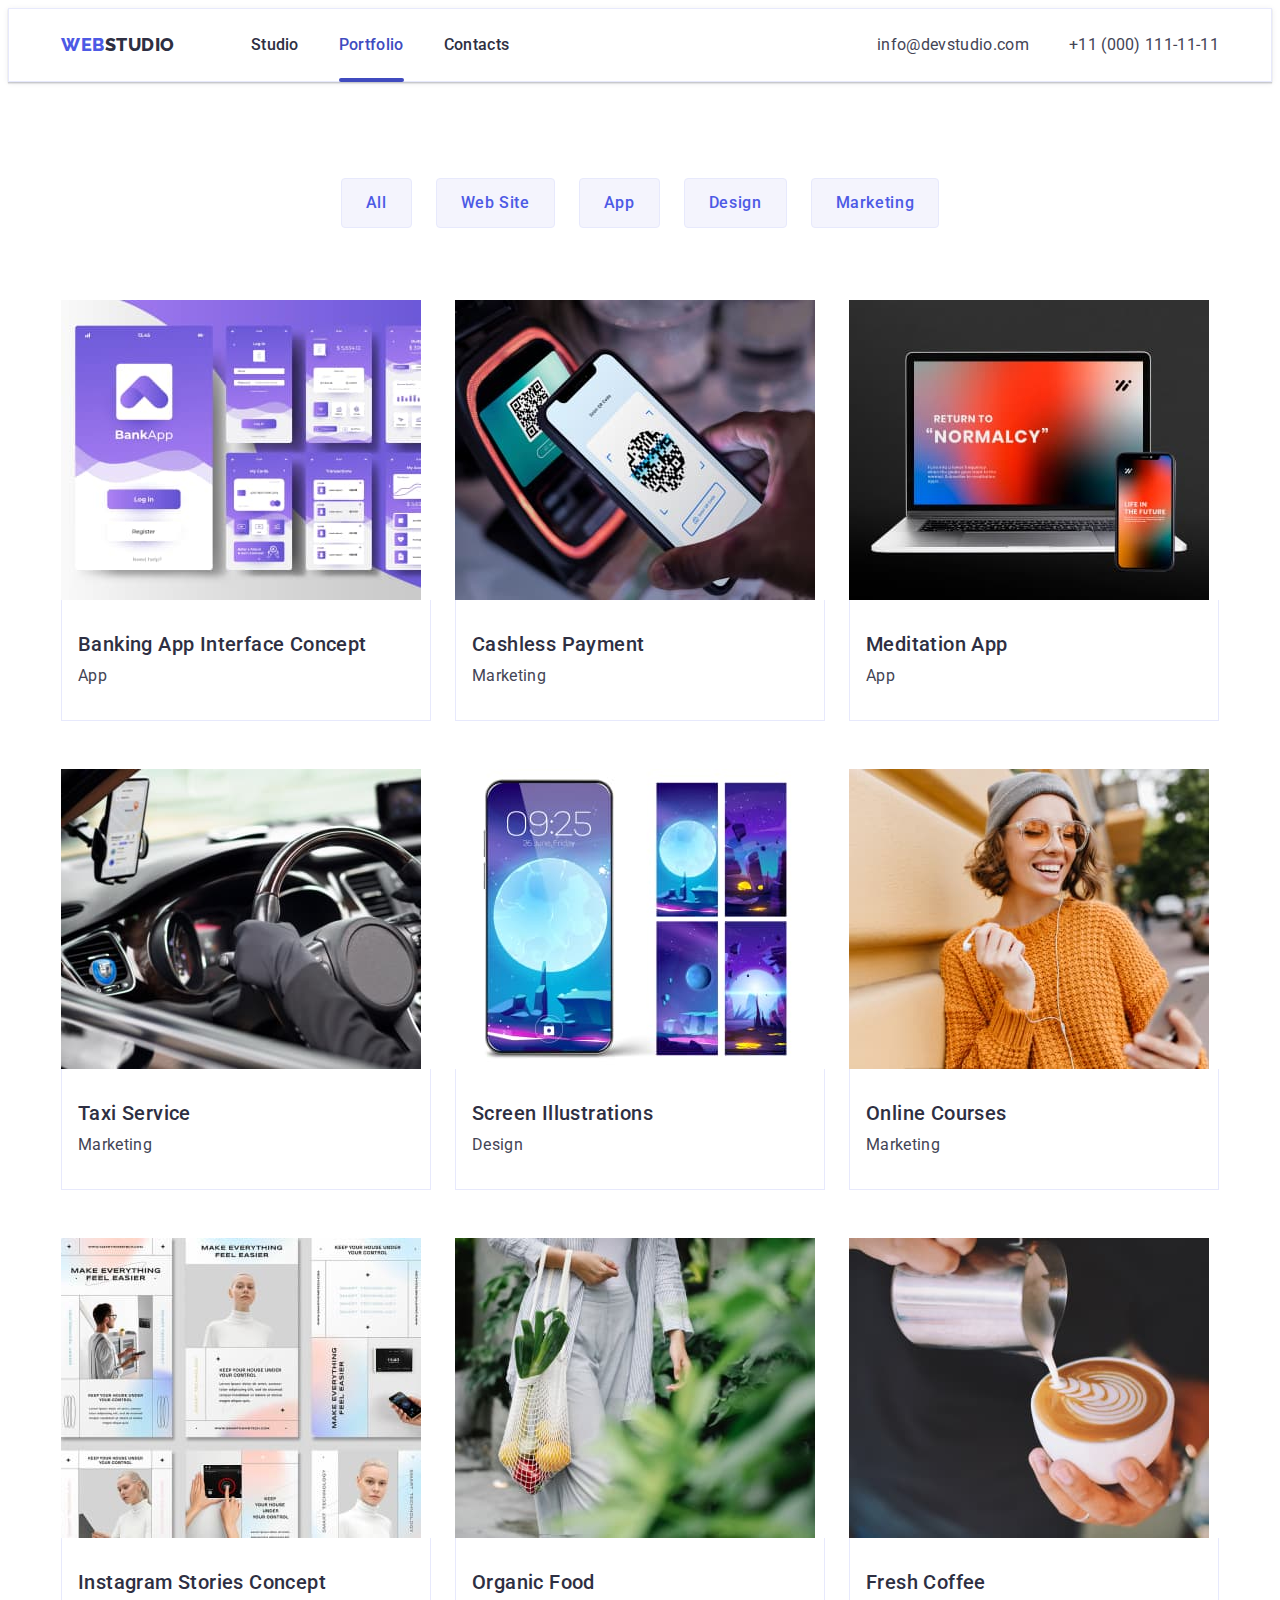
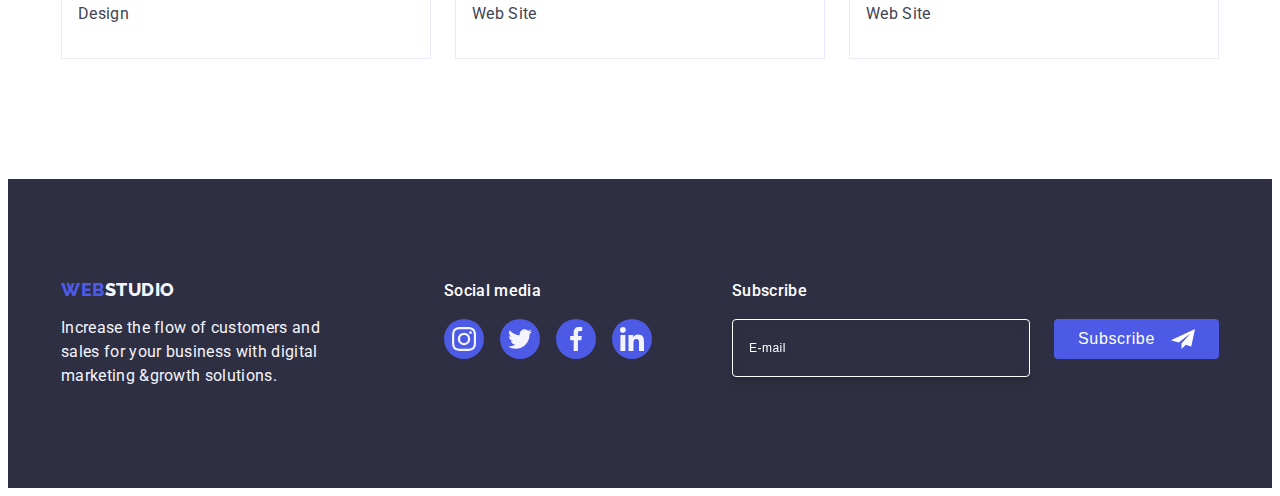
==== commit e7af92bc: "hw5" ====
--- a/portfolio.html
+++ b/portfolio.html
@@ -23,17 +23,17 @@
             <nav class="header-title">
                 <a href="./index.html" class="header-logo link">Web<span class="span">Studio</span></a>
                 <ul class="header-navigation list">
-                    <li><a href="./index.html" class="first-link link">Studio</a></li>
-                    <li><a href="./portfolio.html" class="second-link link active">Portfolio</a></li>
-                    <li><a href="" class="header-navigation-item link">Contacts</a></li>
+                    <li><a href="./index.html" class="header-navigation-link link">Studio</a></li>
+                    <li><a href="./portfolio.html" class="header-navigation-link link active">Portfolio</a></li>
+                    <li><a href="" class="header-navigation-link link">Contacts</a></li>
                 </ul>
             </nav>
 
             <address class="header-adress">
                 <ul class="header-adress-navigation list">
-                    <li><a href=" mailto:info@devstudio.com" class="header-adress-item link">info@devstudio.com</a>
-                    </li>
-                    <li><a href="tel:+110001111111" class="header-adress-item link">+11 (000)
+                    <li><a href=" mailto:info@devstudio.com" class="header-adress-link link">info@devstudio.com</a>
+                    </li>
+                    <li><a href="tel:+110001111111" class="header-adress-link link">+11 (000)
                             111-11-11</a></li>
                 </ul>
             </address>
--- a/css/styles.css
+++ b/css/styles.css
@@ -32,8 +32,6 @@
     display: block;
 }
 .header {
-    padding-top: 24px;
-    padding-bottom: 24px;
     border: 1px solid #e7e9fc;
 }
 .container {
@@ -93,17 +91,18 @@
     box-shadow: 0px 2px 1px rgba(46, 47, 66, 0.08), 0px 1px 1px rgba(46, 47, 66, 0.16), 0px 1px 6px rgba(46, 47, 66, 0.08);
 }
 
-.header-navigation-item {
+.header-navigation-link {
     color: var(--color-two);
     font-weight: 500;
     font-size: 16px;
     line-height: 1.5;
     letter-spacing: 0.02em;
+    display: block;
     padding: 24px 0;
     transition: color 250ms cubic-bezier(0.4, 0, 0.2, 1);
 }
 
-.second-link {
+/* .second-link {
     color: var(--color-two);
     font-weight: 500;
     font-size: 16px;
@@ -111,10 +110,10 @@
     letter-spacing: 0.02em;
     padding: 24px 0;
     transition: color 250ms cubic-bezier(0.4, 0, 0.2, 1);
-}
-
-
-.first-link{
+} */
+
+
+/* .first-link{
     font-weight: 500;
     font-size: 16px;
     line-height: 1.5;
@@ -122,11 +121,11 @@
     padding: 24px 0;
     color: #404BBF;
     transition: color 250ms cubic-bezier(0.4, 0, 0.2, 1);
-}
-
-
-.header-navigation-item:hover,
-.header-navigation-item:focus {
+} */
+
+
+.header-navigation-link:hover,
+.header-navigation-link:focus {
     color: #404BBF;
 }
 
@@ -151,18 +150,19 @@
     font-style: normal;
 }
 
-.header-adress-item {
+.header-adress-link {
     font-size: 16px;
     line-height: 1.5;
     letter-spacing: 0.02em;
     color: var(--color-portfolio);
     font-style: normal;
+    display: block;
     padding: 24px 0;
     transition: color 250ms cubic-bezier(0.4, 0, 0.2, 1);
 }
 
-.header-adress-item:hover,
-.header-adress-item:focus {
+.header-adress-link:hover,
+.header-adress-link:focus {
     color: #404BBF;
 }
 
@@ -199,7 +199,6 @@
 width: calc((100% - 72px) / 4);
 border-radius: 0px 0px 4px 4px;
 box-shadow: 0px 1px 6px rgba(46, 47, 66, 0.08), 0px 1px 1px rgba(46, 47, 66, 0.16), 0px 2px 1px rgba(46, 47, 66, 0.08);
-width: 264px;
 }
 
 
@@ -222,6 +221,7 @@
     border: none;
     border-radius: 4px;
     margin: 0 auto;
+    box-shadow: 0px 4px 4px 0px rgba(0, 0, 0, 0.15);
     transition: background-color 250ms cubic-bezier(0.4, 0, 0.2, 1);
 }
 
@@ -331,7 +331,6 @@
 .section-three {
     background-color: #F4F4FD;
     padding: 120px 0;
-    box-shadow: 0px 1px 6px rgba(46, 47, 66, 0.08), 0px 1px 1px rgba(46, 47, 66, 0.16), 0px 2px 1px rgba(46, 47, 66, 0.08);
 }
 .team { 
     font-size: 36px;
@@ -562,8 +561,7 @@
     line-height: 1.5;
     letter-spacing: 0.04em;
     box-shadow: 0px 4px 4px 0px rgba(0, 0, 0, 0.15);
-    padding-left: 16px;
-    padding-bottom: 8px;
+    padding: 8px 16px;
     color: #ffffff;
     filter: drop-shadow(0px 4px 4px rgba(0, 0, 0, 0.15));
 }
@@ -574,9 +572,9 @@
 .footer-container-button {
     display: flex;
     padding: 8px 24px;
+    gap: 16px;
     justify-content: center;
     align-items: center;
-    gap: 16px;
     border-radius: 4px;
     background:#4D5AE5;
     min-width: 165px;
@@ -591,13 +589,10 @@
     line-height: 1.5;
     letter-spacing: 0.64px;
 
-    /* position: relative; */
 }
 
 .footer-container-icon {
-    margin-left: 16px;
 fill: var(--background-color);
-/* position: absolute; */
 }
 
 /*-----------PORTFOLIO---------*/
@@ -740,6 +735,7 @@
 }
 
 .modal {
+    padding: 72px 24px 24px 24px;
     width: 408px;
     min-height: 584px;
     background: #FCFCFC;
@@ -791,9 +787,7 @@
     transition: fill 250ms cubic-bezier(0.4, 0, 0.2, 1);
 }
 /* ----------MODAL FORM---------- */
-.container-modal {
-    padding: 72px 24px 24px 24px;
-}
+
 .modal-form-par{
     text-align: center;
     margin-bottom: 16px;
@@ -864,6 +858,7 @@
     border: 1px solid rgba(46, 47, 66, 0.40);
     border-radius: 4px;
     background-color: transparent;
+    display: block;
     padding: 8px 16px;
     outline: transparent;
     resize: none;
@@ -900,6 +895,7 @@
     border-radius: 2px;
     transition: background-color 250ms cubic-bezier(0.4, 0, 0.2, 1), border 250ms cubic-bezier(0.4, 0, 0.2, 1), fill 250ms cubic-bezier(0.4, 0, 0.2, 1);
     display: inline-flex;
+    gap: 8px;
     align-items: center;
     justify-content: center;
     fill: transparent;
@@ -924,6 +920,9 @@
     letter-spacing: 0.04em;
     color: var(--color-customers);
     user-select: none;
+    display: flex;
+    gap: 8px;
+    align-items: center;
 }
 
 .modal-form-link {
